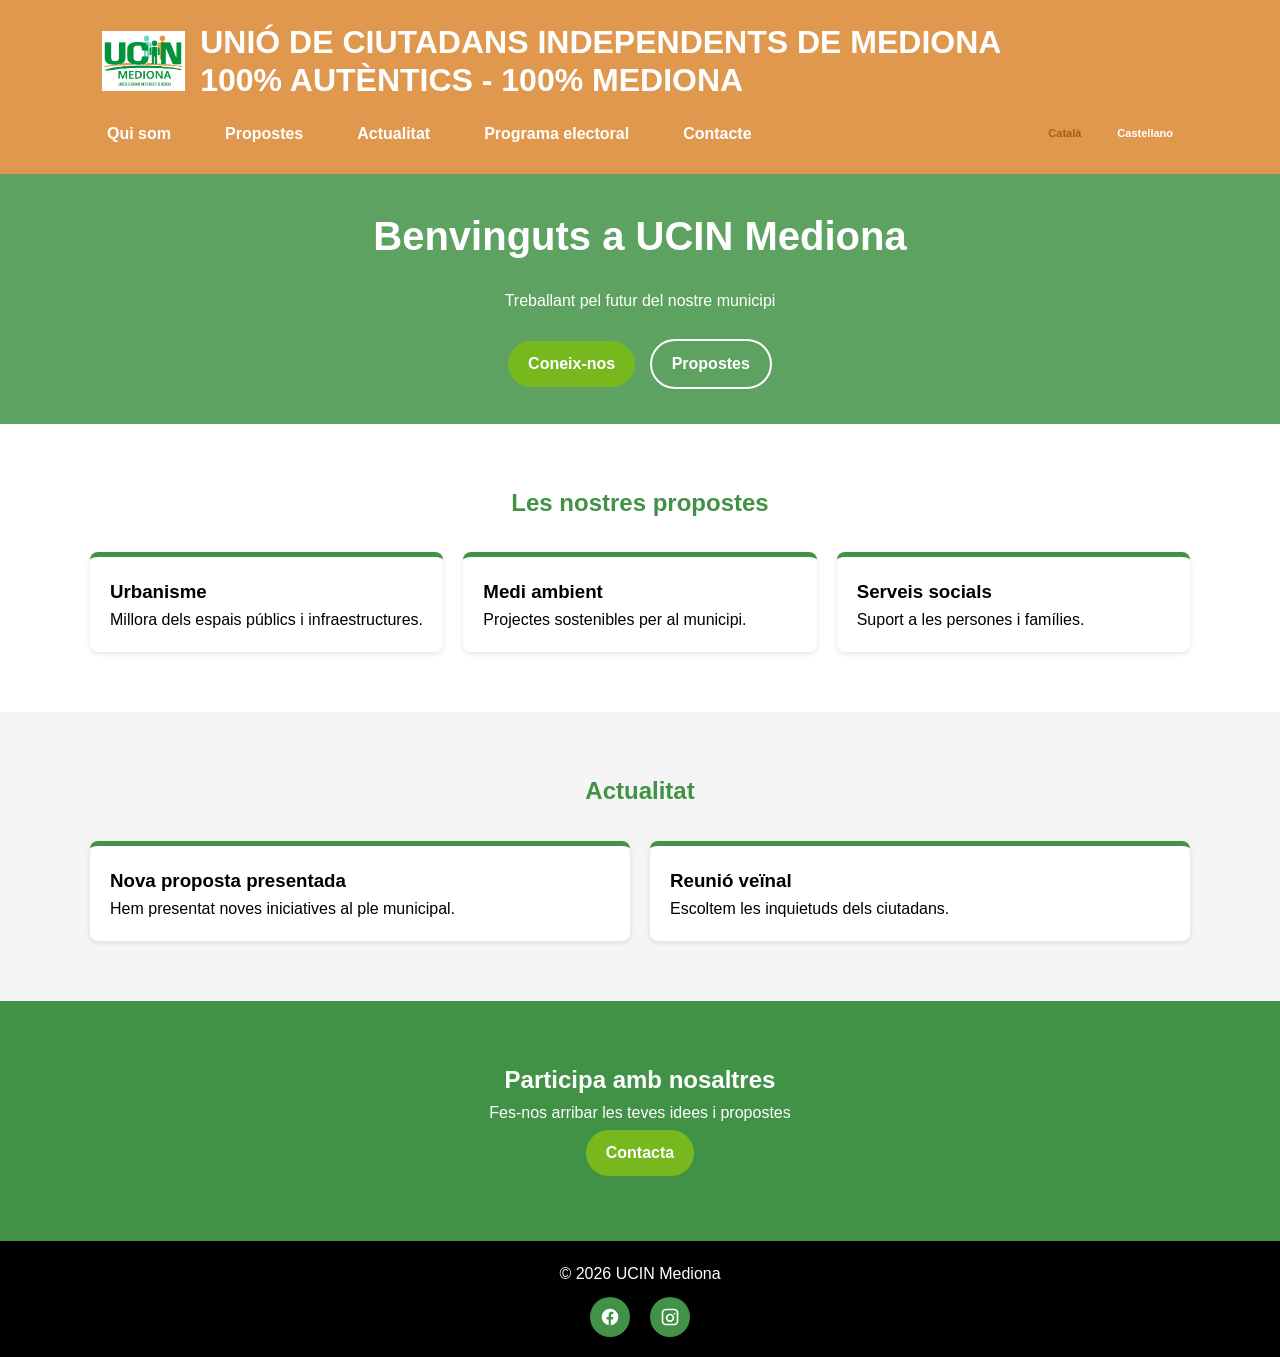
==== html/index.html @ 39f3d3b3 "ini" ====
<!DOCTYPE html>
<html lang="ca">
<head>
  <meta charset="UTF-8">
  <meta name="viewport" content="width=device-width, initial-scale=1.0">
  <title data-i18n="site.title">UCIN Mediona</title>
  <link rel="stylesheet" href="../css/styles.css">
</head>
<body>

  <div id="header"></div>

  <!-- HERO -->
  <section class="hero">
    <div class="container">
      <h2 data-i18n="index.hero.title"></h2>
      <p data-i18n="index.hero.subtitle"></p>
      <div class="buttons">
        <a href="#" class="btn primary" data-i18n="index.hero.btn.about"></a>
        <a href="#" class="btn secondary" data-i18n="index.hero.btn.proposals"></a>
      </div>
    </div>
  </section>

  <!-- PROPOSTES -->
  <section class="section">
    <div class="container">
      <h2 data-i18n="index.proposals.title"></h2>
      <div class="cards">

        <div class="card">
          <h3 data-i18n="index.proposals.urbanism.title"></h3>
          <p data-i18n="index.proposals.urbanism.text"></p>
        </div>

        <div class="card">
          <h3 data-i18n="index.proposals.environment.title"></h3>
          <p data-i18n="index.proposals.environment.text"></p>
        </div>

        <div class="card">
          <h3 data-i18n="index.proposals.social.title"></h3>
          <p data-i18n="index.proposals.social.text"></p>
        </div>

      </div>
    </div>
  </section>

  <!-- NOTICIAS -->
  <section class="section light">
    <div class="container">
      <h2 data-i18n="index.news.title"></h2>
      <div class="cards">

        <div class="card">
          <h3 data-i18n="index.news.item1.title"></h3>
          <p data-i18n="index.news.item1.text"></p>
        </div>

        <div class="card">
          <h3 data-i18n="index.news.item2.title"></h3>
          <p data-i18n="index.news.item2.text"></p>
        </div>

      </div>
    </div>
  </section>

  <!-- CTA -->
  <section class="cta">
    <div class="container">
      <h2 data-i18n="index.cta.title"></h2>
      <p data-i18n="index.cta.text"></p>
      <a href="#" class="btn primary" data-i18n="index.cta.button"></a>
    </div>
  </section>

  <div id="footer"></div>
  <script src="../js/include.js"></script>
  <script src="../js/i18n.js"></script>
</body>
</html>
---- css/styles.css ----
/* RESET */
* {
  margin: 0;
  padding: 0;
  box-sizing: border-box;
}

/* VARIABLES (TUS COLORES) */
:root {
  --primary: #419246;
  --primary-light: #77b81e;
  --primary-hover: #3E8E41;
  --menu: #E0984E;
  --danger: #FF0000;
  --dark: #000000;
  --white: #ffffff;
  --light: #f5f5f5;
}

/* GENERAL */
body {
  font-family: 'Open Sans', sans-serif;
  line-height: 1.6;
  color: var(--dark);
}

.container {
  width: 90%;
  max-width: 1100px;
  margin: auto;
}

/* NAVBAR */
.navbar {
  background: var(--menu);
  padding: 15px 0;
}
.navbar2 {
  background: var(--primary);
  padding: 15px 0;
}

.navbar ul {
  display: flex;
  justify-content: center;
  list-style: none;
  gap: 20px;
}

.navbar a {
  color: var(--white);
  text-decoration: none;
  font-weight: bold;
  padding: 8px 12px;
  border-radius: 5px;
  position: relative;
  transition: all 0.25s ease;
}

.navbar a:hover {
  transform: translateY(-3px) scale(1.05);
  border-radius: 8px;
}

.navbar .logo img {
  height: 60px;
}

.logo {
  display: flex;
  align-items: center;
  gap: 15px;
  text-decoration: none;
  color: white;
}

.logo img {
  height: 60px;
  width: auto;
}

.logo span {
  display: flex;
  flex-direction: column;
  justify-content: center;
  line-height: 1.2;
  white-space: pre-line;
}

.logo span br {
  margin-bottom: 1px; 
}

/* HERO */
.hero {
  background: linear-gradient(rgba(65,146,70,0.85), rgba(65,146,70,0.85));
  color: var(--white);
  text-align: center;
  padding: 30px 20px;
}

.hero h2 {
  font-size: 2.5rem;
}

.hero p {
  margin: 20px 0;
}

/* BOTONES */
.btn {
  padding: 10px 20px;
  margin: 5px;
  border-radius: 25px;
  text-decoration: none;
  font-weight: bold;
  display: inline-block;
}

.primary {
  background: var(--primary-light);
  color: var(--white);
}

.primary:hover {
  background: var(--primary-hover);
  transform: translateY(-5px);
  box-shadow: 0 8px 15px rgba(0,0,0,0.2);
}

.secondary {
  border: 2px solid var(--white);
  color: var(--white);
}

.secondary:hover {
  background: var(--white);
  color: var(--primary);
  transform: translateY(-5px);
  box-shadow: 0 8px 15px rgba(0,0,0,0.2);
}

a, .btn {
  transition: all 0.3s ease;
}

/* SECCIONES */
.section {
  padding: 60px 0;
}

.section.light {
  background: var(--light);
}

.section h2 {
  text-align: center;
  margin-bottom: 30px;
  color: var(--primary);
}

/* CARDS */
.cards {
  display: flex;
  gap: 20px;
  flex-wrap: wrap;
}

.card {
  background: var(--white);
  padding: 20px;
  flex: 1;
  min-width: 250px;
  border-radius: 8px;
  border-top: 5px solid var(--primary);
  box-shadow: 0 2px 5px rgba(0,0,0,0.1);
  transition: 0.3s;
}

.card:hover {
  transform: translateY(-5px);
}

/* CTA */
.cta {
  background: var(--primary);
  color: var(--white);
  text-align: center;
  padding: 60px 20px;
}

.cta h2 {
  color: var(--white);
}

/* ALERTA / IMPORTANTE */
.alert {
  color: var(--danger);
  text-align: center;
  font-weight: bold;
}

/* FOOTER */
.footer {
  background: #000000;
  color: #ffffff;
  padding: 20px 0;
  text-align: center;
}

.footer .container {
  display: flex;
  flex-direction: column;
  align-items: center;
  gap: 10px;
}

/* REDES */
.social {
  display: flex;
  gap: 20px;
}

.social a {
  display: flex;
  align-items: center;
  justify-content: center;
  width: 40px;
  height: 40px;
  border-radius: 50%;
  background: #419246; /* verde UCIN */
  transition: 0.3s;
}

.social a:hover {
  background: #3E8E41;
  transform: translateY(-5px);
}

/* ICONOS */
.icon {
  width: 20px;
  height: 20px;
  fill: #ffffff;
}

/* FORMULARIO CONTACTO */
.contact-form {
  display: flex;
  flex-direction: column;
  gap: 15px;
  max-width: 600px;
  margin: auto;
  background: #ffffff;
  padding: 20px;
  border-radius: 10px;
  border-top: 5px solid #419246;
  box-shadow: 0 2px 10px rgba(0,0,0,0.1);
}

.contact-form label {
  font-weight: bold;
  color: #419246;
}

.contact-form input,
.contact-form textarea {
  padding: 10px;
  border: 1px solid #ccc;
  border-radius: 5px;
  font-family: 'Open Sans', sans-serif;
}

.contact-form input:focus,
.contact-form textarea:focus {
  outline: none;
  border-color: #419246;
}








.containerActualidad {
  display: grid;
  grid-template-columns: 40% 60%;
  gap: 20px;
  align-items: start;
}

#lista-noticias {
  display: flex;
  flex-direction: column;
  gap: 10px;
  max-height: 600px;
  overflow-y: auto;
  padding-right: 10px;
}
#contenido {
  width: 100%;
  height: 600px;
  background: #fff;
  border-radius: 8px;
  overflow: hidden;
}
.caja-fija {
  width: 100%;
  height: 600px;
  overflow: hidden;
}
#lista-noticias a {
  display: block;
  padding: 10px;
  border-radius: 5px;
  text-decoration: none;
  color: #000;
  font-weight: bold;
  transition: all 0.25s ease;
  border-left: 4px solid #419246;
  background: #f9f9f9;
}

#lista-noticias a:hover {
  background: #419246;
  color: white;
  transform: translateX(5px);
}

@media (max-width: 768px) {
  .containerActualidad {
    grid-template-columns: 1fr;
  }

  #contenido {
    height: 400px;
  }
}



/* layout header */
.navbar-inner {
  display: flex;
  align-items: center;
  justify-content: space-between;
  gap: 20px;
}

/* menu */
.menu ul {
  display: flex;
  align-items: center;
  gap: 15px;
  list-style: none;
}

/* idiomas */
.active {
  color:#a75c11 !important;
}

.lang {
  display: flex;
  gap: 2px;
}

.lang-btn {
  font-size: 11px;
  padding: 2px 4px;
  border-radius: 3px;
}
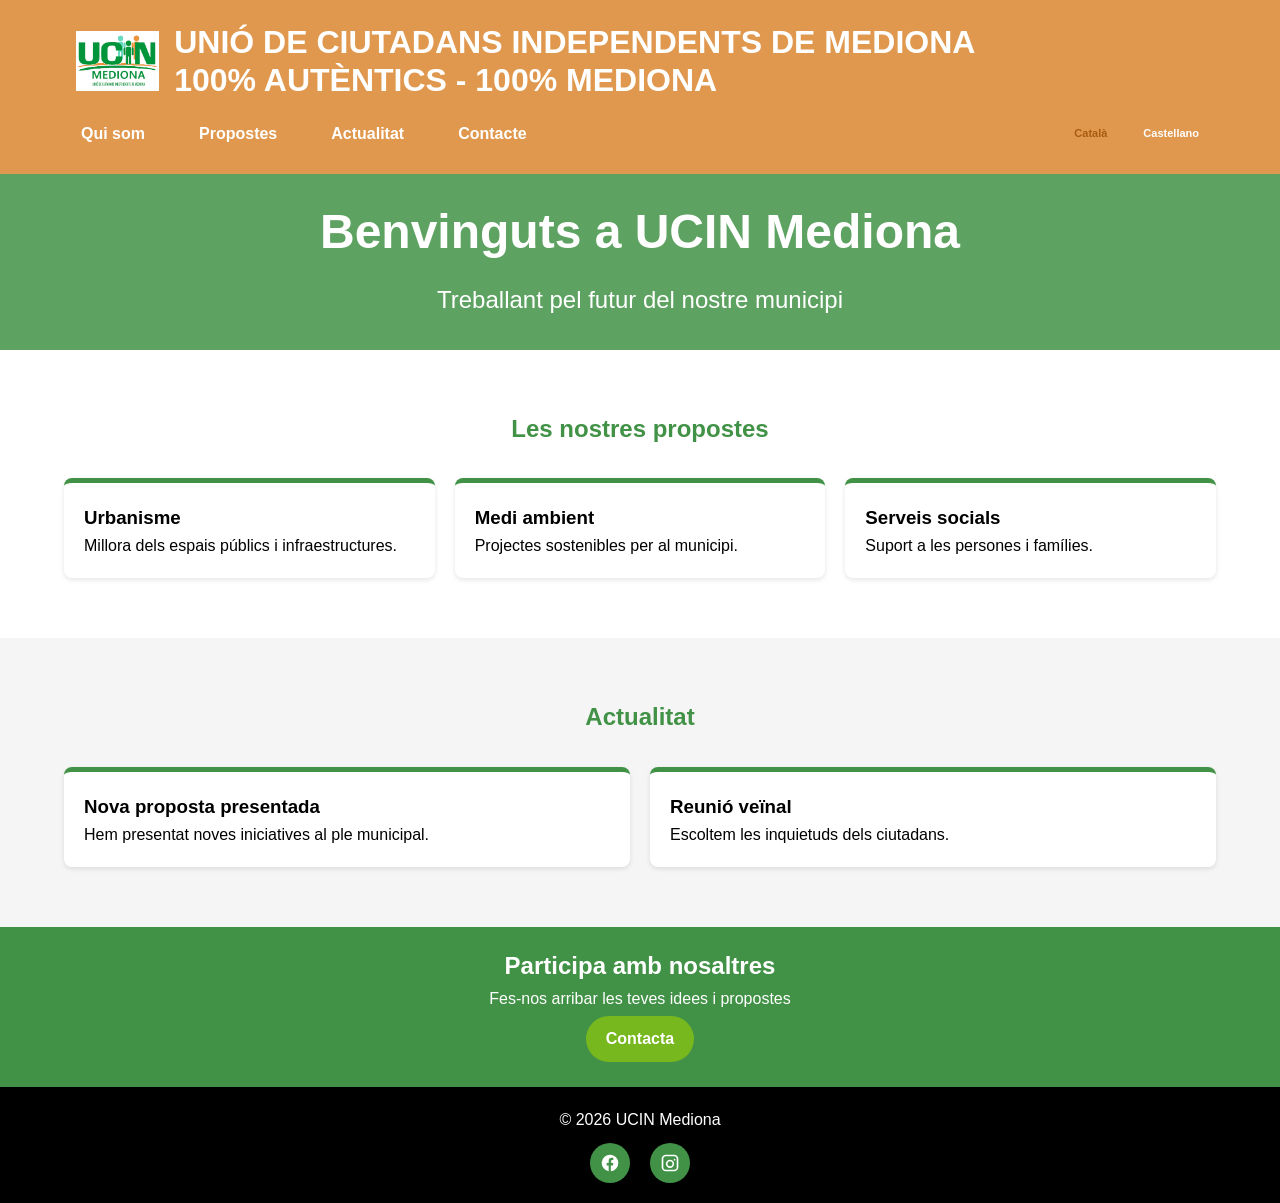
==== commit 1736c280: "mejoras" ====
--- a/html/index.html
+++ b/html/index.html
@@ -15,10 +15,6 @@
     <div class="container">
       <h2 data-i18n="index.hero.title"></h2>
       <p data-i18n="index.hero.subtitle"></p>
-      <div class="buttons">
-        <a href="#" class="btn primary" data-i18n="index.hero.btn.about"></a>
-        <a href="#" class="btn secondary" data-i18n="index.hero.btn.proposals"></a>
-      </div>
     </div>
   </section>
 
--- a/css/styles.css
+++ b/css/styles.css
@@ -9,9 +9,9 @@
 :root {
   --primary: #419246;
   --primary-light: #77b81e;
-  --primary-hover: #3E8E41;
-  --menu: #E0984E;
-  --danger: #FF0000;
+  --primary-hover: #3e8e41;
+  --menu: #e0984e;
+  --danger: #ff0000;
   --dark: #000000;
   --white: #ffffff;
   --light: #f5f5f5;
@@ -19,7 +19,7 @@
 
 /* GENERAL */
 body {
-  font-family: 'Open Sans', sans-serif;
+  font-family: "Open Sans", sans-serif;
   line-height: 1.6;
   color: var(--dark);
 }
@@ -88,15 +88,15 @@
 }
 
 .logo span br {
-  margin-bottom: 1px; 
+  margin-bottom: 1px;
 }
 
 /* HERO */
 .hero {
-  background: linear-gradient(rgba(65,146,70,0.85), rgba(65,146,70,0.85));
+  background: linear-gradient(rgba(65, 146, 70, 0.85), rgba(65, 146, 70, 0.85));
   color: var(--white);
   text-align: center;
-  padding: 30px 20px;
+  padding: 20px 20px;
 }
 
 .hero h2 {
@@ -104,7 +104,8 @@
 }
 
 .hero p {
-  margin: 20px 0;
+  margin: 10px 0;
+  font-size: 1.5rem;
 }
 
 /* BOTONES */
@@ -125,7 +126,7 @@
 .primary:hover {
   background: var(--primary-hover);
   transform: translateY(-5px);
-  box-shadow: 0 8px 15px rgba(0,0,0,0.2);
+  box-shadow: 0 8px 15px rgba(0, 0, 0, 0.2);
 }
 
 .secondary {
@@ -137,10 +138,11 @@
   background: var(--white);
   color: var(--primary);
   transform: translateY(-5px);
-  box-shadow: 0 8px 15px rgba(0,0,0,0.2);
-}
-
-a, .btn {
+  box-shadow: 0 8px 15px rgba(0, 0, 0, 0.2);
+}
+
+a,
+.btn {
   transition: all 0.3s ease;
 }
 
@@ -173,7 +175,7 @@
   min-width: 250px;
   border-radius: 8px;
   border-top: 5px solid var(--primary);
-  box-shadow: 0 2px 5px rgba(0,0,0,0.1);
+  box-shadow: 0 2px 5px rgba(0, 0, 0, 0.1);
   transition: 0.3s;
 }
 
@@ -186,7 +188,7 @@
   background: var(--primary);
   color: var(--white);
   text-align: center;
-  padding: 60px 20px;
+  padding: 20px 20px;
 }
 
 .cta h2 {
@@ -233,7 +235,7 @@
 }
 
 .social a:hover {
-  background: #3E8E41;
+  background: #3e8e41;
   transform: translateY(-5px);
 }
 
@@ -255,7 +257,7 @@
   padding: 20px;
   border-radius: 10px;
   border-top: 5px solid #419246;
-  box-shadow: 0 2px 10px rgba(0,0,0,0.1);
+  box-shadow: 0 2px 10px rgba(0, 0, 0, 0.1);
 }
 
 .contact-form label {
@@ -268,7 +270,7 @@
   padding: 10px;
   border: 1px solid #ccc;
   border-radius: 5px;
-  font-family: 'Open Sans', sans-serif;
+  font-family: "Open Sans", sans-serif;
 }
 
 .contact-form input:focus,
@@ -276,13 +278,6 @@
   outline: none;
   border-color: #419246;
 }
-
-
-
-
-
-
-
 
 .containerActualidad {
   display: grid;
@@ -329,18 +324,6 @@
   transform: translateX(5px);
 }
 
-@media (max-width: 768px) {
-  .containerActualidad {
-    grid-template-columns: 1fr;
-  }
-
-  #contenido {
-    height: 400px;
-  }
-}
-
-
-
 /* layout header */
 .navbar-inner {
   display: flex;
@@ -359,7 +342,7 @@
 
 /* idiomas */
 .active {
-  color:#a75c11 !important;
+  color: #a75c11 !important;
 }
 
 .lang {
@@ -371,4 +354,129 @@
   font-size: 11px;
   padding: 2px 4px;
   border-radius: 3px;
-}+}
+
+/* @media (max-width: 768px) {
+  .containerActualidad {
+    grid-template-columns: 1fr;
+  }
+
+  #contenido {
+    height: 400px;
+  }
+} */
+
+@media (max-width: 768px) {
+  .navbar-inner {
+    flex-direction: column;
+    align-items: center;
+  }
+
+  .navbar ul {
+    display: inherit;
+    justify-content: center;
+    list-style: none;
+  }
+
+  .menu ul {
+    flex-direction: column;
+    width: 100%;
+    text-align: center;
+  }
+
+  .menu ul li {
+    width: 100%;
+  }
+
+  .menu a {
+    display: block;
+    width: 100%;
+    padding: 10px;
+  }
+
+  .logo {
+    flex-direction: column;
+    text-align: center;
+  }
+  .hero {
+    padding: 20px 10px;
+  }
+
+  .hero h2 {
+    font-size: 1.3rem;
+  }
+
+  .hero p {
+    font-size: 0.95rem;
+  }
+
+  .section h2 {
+    font-size: 1.3rem;
+  }
+
+  .cards {
+    flex-direction: column;
+  }
+
+  .card {
+    width: 100%;
+  }
+  .btn {
+    width: 100%;
+    text-align: center;
+  }
+  .contact-form {
+    padding: 15px;
+  }
+
+  .contact-form input,
+  .contact-form textarea {
+    font-size: 16px; /* evita zoom en iPhone */
+  }
+  .footer .container {
+    text-align: center;
+  }
+
+  .social {
+    justify-content: center;
+  }
+
+  .navbar .logo img {
+    height: 40px;
+  }
+
+  .logo span {
+    font-size: 1rem;
+    display: flex;
+    flex-direction: column;
+    justify-content: center;
+    line-height: 1.2;
+    white-space: pre-line;
+  }
+}
+@media (min-width: 769px) and (max-width: 1024px) {
+  .container {
+    width: 95%;
+  }
+
+  .cards {
+    flex-wrap: wrap;
+  }
+
+  .card {
+    flex: 1 1 45%;
+  }
+
+  .hero h2 {
+    font-size: 2.2rem;
+  }
+}
+@media (min-width: 1200px) {
+  .container {
+    max-width: 1200px;
+  }
+
+  .hero h2 {
+    font-size: 3rem;
+  }
+}
